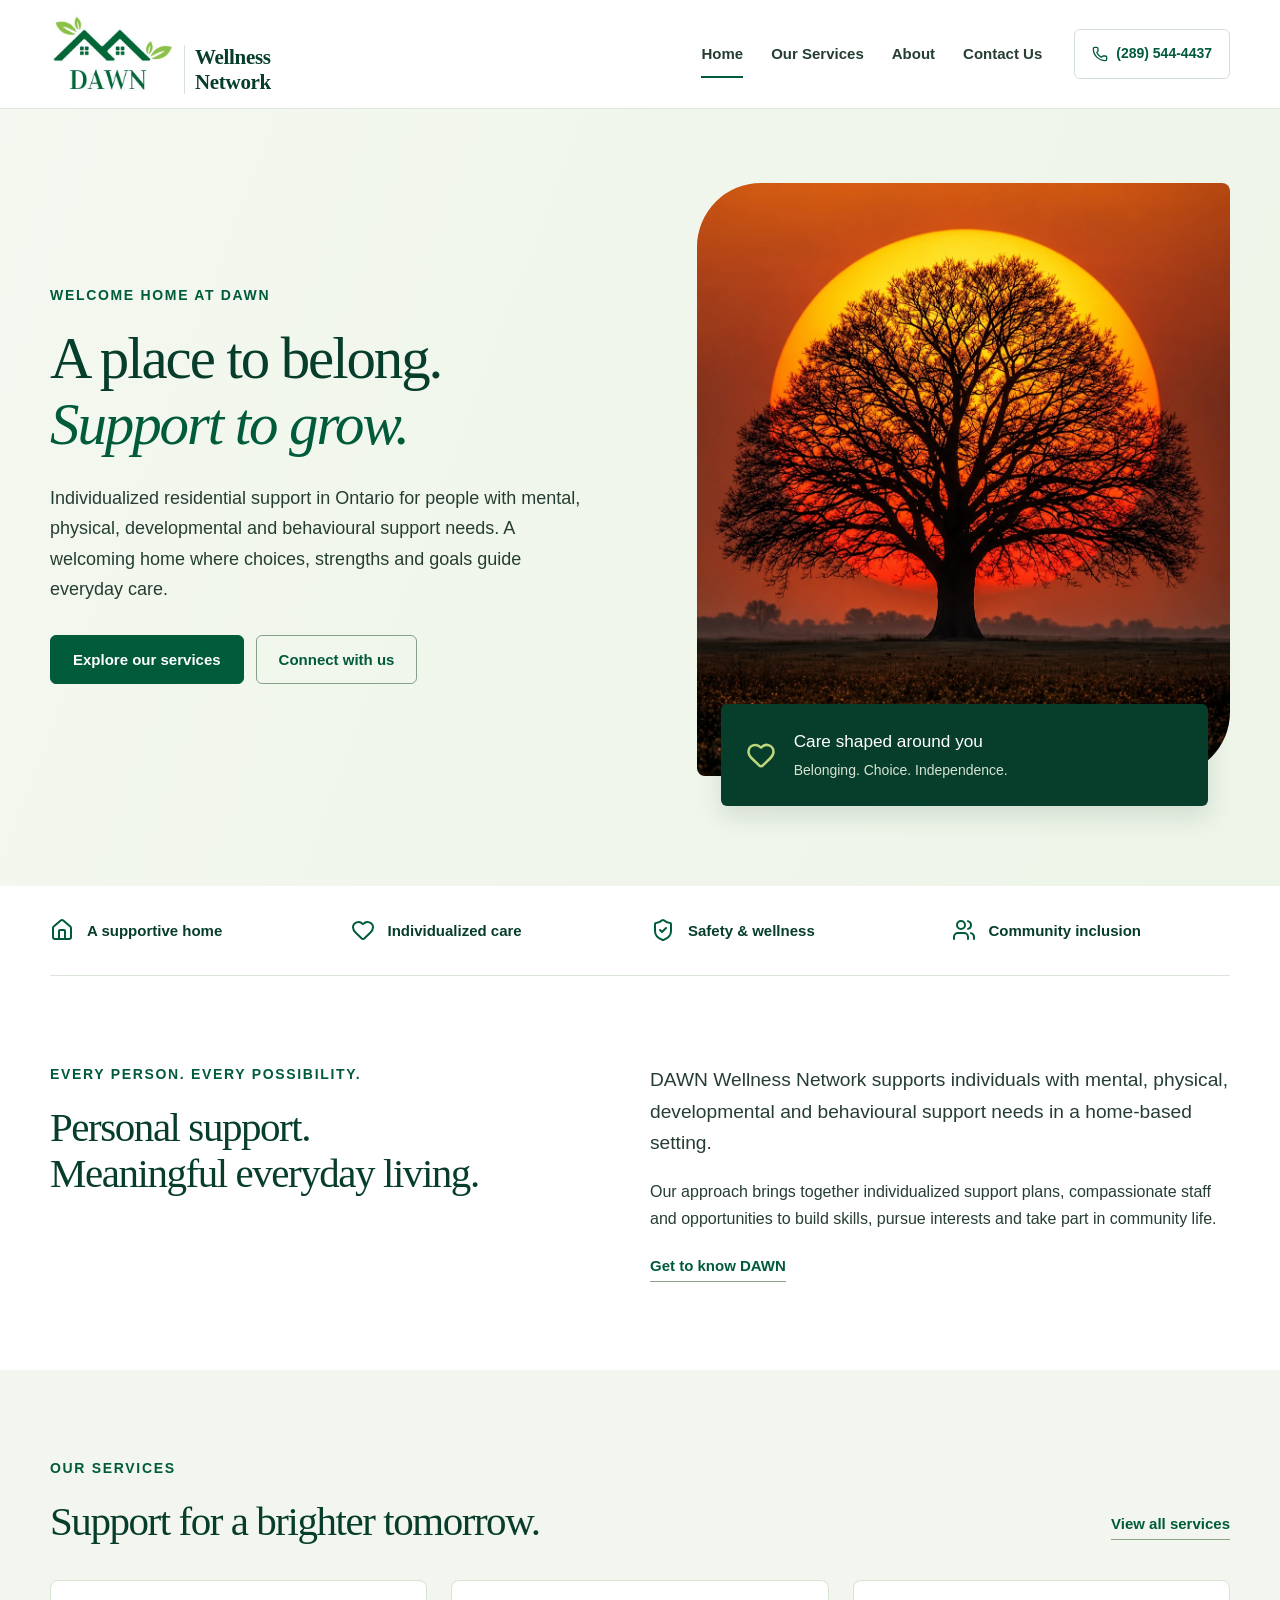
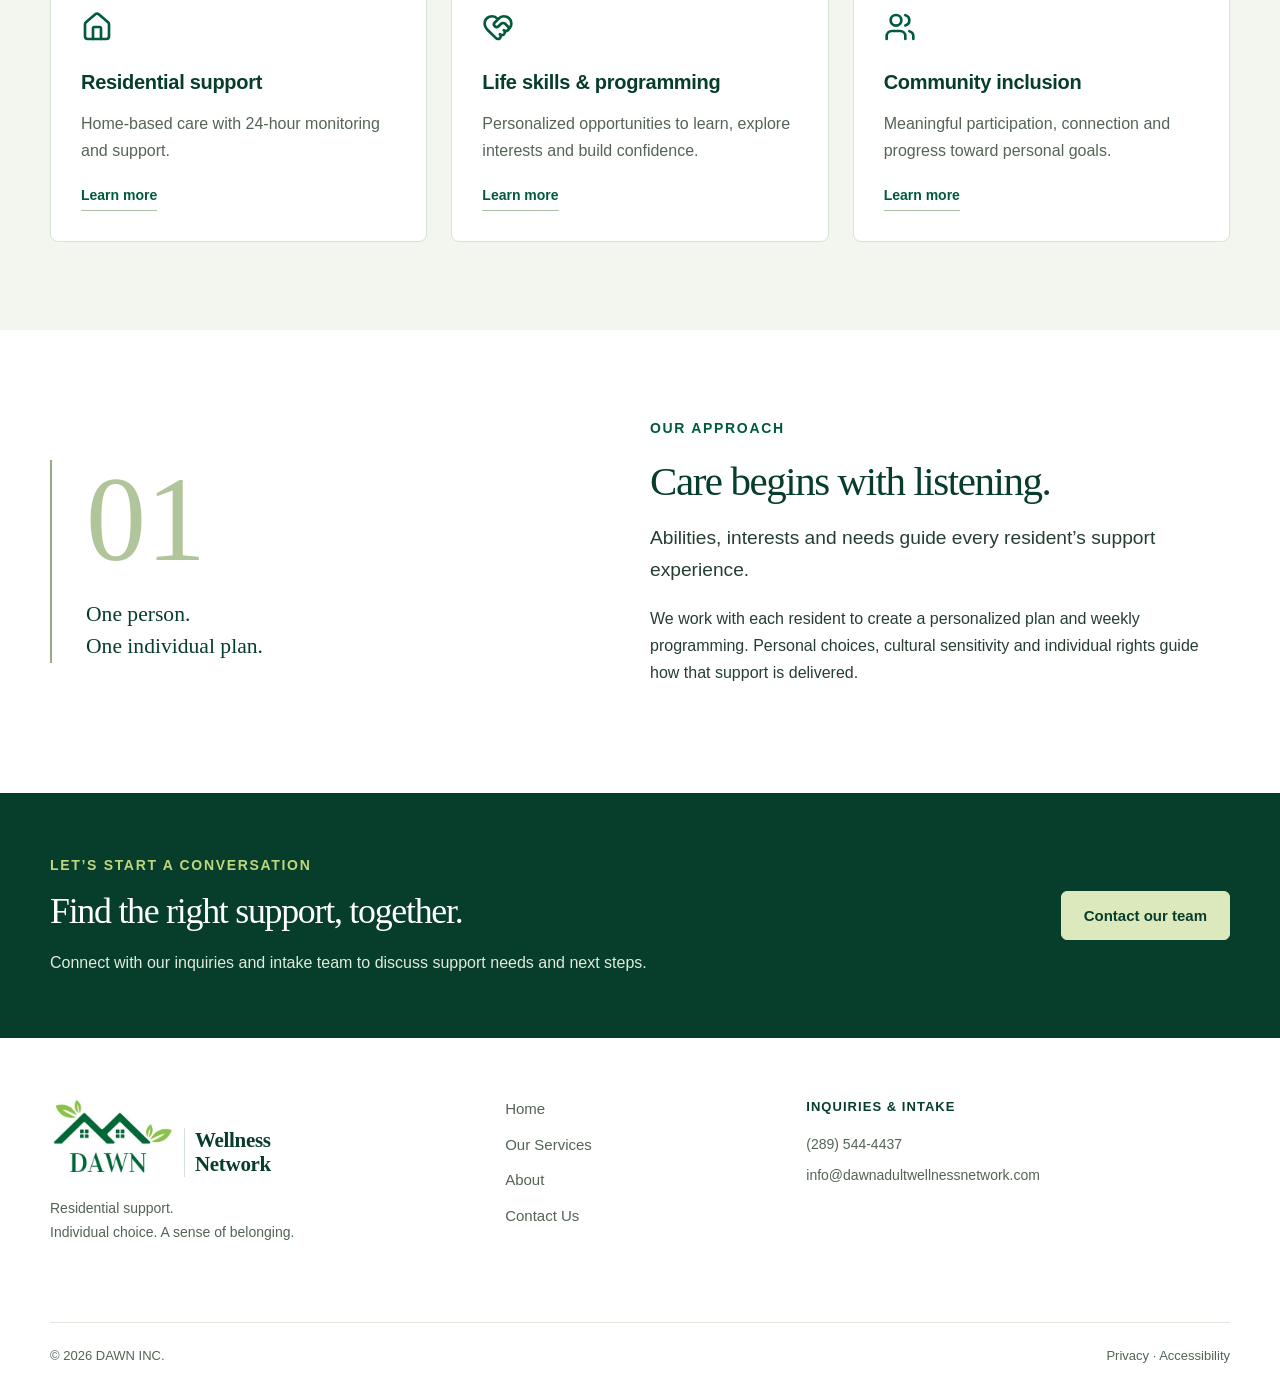
==== docs/index.html @ aa338e8a "Create standalone Dawn website for GitHub Pages" ====
<!DOCTYPE html>
<html lang="en"><head><meta charset="utf-8"/><meta content="width=device-width, initial-scale=1" name="viewport"/><link as="image" href="images/dawn-logo.jpg" rel="preload"/><link href="assets/original.css" rel="stylesheet"/><link href="assets/enhancements.css" rel="stylesheet"/><title>Home | Dawn Wellness Network</title><meta content="Discover individualized, home-based residential support, wellness programming and community inclusion at Dawn Wellness Network in Ontario." name="description"/><link href="favicon.svg" rel="shortcut icon"/><link href="favicon.svg" rel="icon"/>
</head><body><a class="skip-link" href="#main-content">Skip to content</a><header class="site-header"><div class="container header-inner"><a aria-label="Dawn Wellness Network home" class="brand" href="index.html"><span class="brand-logo"><img alt="DAWN" height="500" src="images/dawn-logo.jpg" width="500"/></span><span class="brand-name">Wellness<br/>Network</span></a><nav aria-label="Main navigation" class="desktop-nav"><a aria-current="page" href="index.html">Home</a><a href="our-services.html">Our Services</a><a href="about.html">About</a><a href="contact-us.html">Contact Us</a></nav><a class="header-phone" href="tel:+12895444437"><svg aria-hidden="true" class="lucide lucide-phone" fill="none" height="16" stroke="currentColor" stroke-linecap="round" stroke-linejoin="round" stroke-width="2" viewBox="0 0 24 24" width="16" xmlns="http://www.w3.org/2000/svg"><path d="M13.832 16.568a1 1 0 0 0 1.213-.303l.355-.465A2 2 0 0 1 17 15h3a2 2 0 0 1 2 2v3a2 2 0 0 1-2 2A18 18 0 0 1 2 4a2 2 0 0 1 2-2h3a2 2 0 0 1 2 2v3a2 2 0 0 1-.8 1.6l-.468.351a1 1 0 0 0-.292 1.233 14 14 0 0 0 6.392 6.384"></path></svg><span>(289) 544-4437</span></a><button aria-controls="mobile-navigation" aria-expanded="false" aria-label="Open navigation" class="inline-flex shrink-0 items-center justify-center gap-2 rounded-md text-sm font-medium whitespace-nowrap transition-all outline-none focus-visible:border-ring focus-visible:ring-[3px] focus-visible:ring-ring/50 disabled:pointer-events-none disabled:opacity-50 aria-invalid:border-destructive aria-invalid:ring-destructive/20 dark:aria-invalid:ring-destructive/40 [&amp;_svg]:pointer-events-none [&amp;_svg]:shrink-0 [&amp;_svg:not([class*='size-'])]:size-4 border bg-background shadow-xs hover:bg-accent hover:text-accent-foreground dark:border-input dark:bg-input/30 dark:hover:bg-input/50 h-9 px-4 py-2 has-[&gt;svg]:px-3 menu-toggle"><svg aria-hidden="true" class="lucide lucide-menu" fill="none" height="24" stroke="currentColor" stroke-linecap="round" stroke-linejoin="round" stroke-width="2" viewBox="0 0 24 24" width="24" xmlns="http://www.w3.org/2000/svg"><path d="M4 5h16"></path><path d="M4 12h16"></path><path d="M4 19h16"></path></svg></button></div><nav aria-label="Mobile navigation" class="mobile-navigation" hidden="" id="mobile-navigation"><a aria-current="page" href="index.html">Home</a><a href="our-services.html">Our Services</a><a href="about.html">About</a><a href="contact-us.html">Contact Us</a></nav></header><main id="main-content"><section class="home-hero"><div class="container hero-grid"><div class="hero-copy"><p class="eyebrow">Welcome home at DAWN</p><h1>A place to belong.<br/><em>Support to grow.</em></h1><p class="hero-description">Individualized residential support in Ontario for people with mental, physical, developmental and behavioural support needs. A welcoming home where choices, strengths and goals guide everyday care.</p><div class="button-row"><a class="button" href="our-services.html">Explore our services</a><a class="button button-outline" href="contact-us.html">Connect with us</a></div></div><div class="hero-visual"><img alt="A spreading tree silhouetted against a golden-orange sunset over a quiet field" class="community-image" fetchpriority="high" height="1405" src="images/dawn-sunset-tree.webp" width="1119"/><div class="hero-note"><svg aria-hidden="true" class="lucide lucide-heart" fill="none" height="24" stroke="currentColor" stroke-linecap="round" stroke-linejoin="round" stroke-width="2" viewBox="0 0 24 24" width="24" xmlns="http://www.w3.org/2000/svg"><path d="M2 9.5a5.5 5.5 0 0 1 9.591-3.676.56.56 0 0 0 .818 0A5.49 5.49 0 0 1 22 9.5c0 2.29-1.5 4-3 5.5l-5.492 5.313a2 2 0 0 1-3 .019L5 15c-1.5-1.5-3-3.2-3-5.5"></path></svg><div><strong>Care shaped around you</strong><span>Belonging. Choice. Independence.</span></div></div></div></div></section><div class="container principles-strip"><div><svg aria-hidden="true" class="lucide lucide-house" fill="none" height="24" stroke="currentColor" stroke-linecap="round" stroke-linejoin="round" stroke-width="2" viewBox="0 0 24 24" width="24" xmlns="http://www.w3.org/2000/svg"><path d="M15 21v-8a1 1 0 0 0-1-1h-4a1 1 0 0 0-1 1v8"></path><path d="M3 10a2 2 0 0 1 .709-1.528l7-6a2 2 0 0 1 2.582 0l7 6A2 2 0 0 1 21 10v9a2 2 0 0 1-2 2H5a2 2 0 0 1-2-2z"></path></svg><span>A supportive home</span></div><div><svg aria-hidden="true" class="lucide lucide-heart" fill="none" height="24" stroke="currentColor" stroke-linecap="round" stroke-linejoin="round" stroke-width="2" viewBox="0 0 24 24" width="24" xmlns="http://www.w3.org/2000/svg"><path d="M2 9.5a5.5 5.5 0 0 1 9.591-3.676.56.56 0 0 0 .818 0A5.49 5.49 0 0 1 22 9.5c0 2.29-1.5 4-3 5.5l-5.492 5.313a2 2 0 0 1-3 .019L5 15c-1.5-1.5-3-3.2-3-5.5"></path></svg><span>Individualized care</span></div><div><svg aria-hidden="true" class="lucide lucide-shield-check" fill="none" height="24" stroke="currentColor" stroke-linecap="round" stroke-linejoin="round" stroke-width="2" viewBox="0 0 24 24" width="24" xmlns="http://www.w3.org/2000/svg"><path d="M20 13c0 5-3.5 7.5-7.66 8.95a1 1 0 0 1-.67-.01C7.5 20.5 4 18 4 13V6a1 1 0 0 1 1-1c2 0 4.5-1.2 6.24-2.72a1.17 1.17 0 0 1 1.52 0C14.51 3.81 17 5 19 5a1 1 0 0 1 1 1z"></path><path d="m9 12 2 2 4-4"></path></svg><span>Safety &amp; wellness</span></div><div><svg aria-hidden="true" class="lucide lucide-users" fill="none" height="24" stroke="currentColor" stroke-linecap="round" stroke-linejoin="round" stroke-width="2" viewBox="0 0 24 24" width="24" xmlns="http://www.w3.org/2000/svg"><path d="M16 21v-2a4 4 0 0 0-4-4H6a4 4 0 0 0-4 4v2"></path><path d="M16 3.128a4 4 0 0 1 0 7.744"></path><path d="M22 21v-2a4 4 0 0 0-3-3.87"></path><circle cx="9" cy="7" r="4"></circle></svg><span>Community inclusion</span></div></div><section class="section container intro-grid"><div><p class="eyebrow">Every person. Every possibility.</p><h2>Personal support.<br/>Meaningful everyday living.</h2></div><div><p class="lead">DAWN Wellness Network supports individuals with mental, physical, developmental and behavioural support needs in a home-based setting.</p><p>Our approach brings together individualized support plans, compassionate staff and opportunities to build skills, pursue interests and take part in community life.</p><a class="text-link" href="about.html">Get to know DAWN</a></div></section><section class="section service-preview"><div class="container"><div class="section-heading"><div><p class="eyebrow">Our services</p><h2>Support for a brighter tomorrow.</h2></div><a class="text-link" href="our-services.html">View all services</a></div><div class="service-grid"><a class="service-card" href="our-services.html#residential-support"><svg aria-hidden="true" class="lucide lucide-house" fill="none" height="24" stroke="currentColor" stroke-linecap="round" stroke-linejoin="round" stroke-width="2" viewBox="0 0 24 24" width="24" xmlns="http://www.w3.org/2000/svg"><path d="M15 21v-8a1 1 0 0 0-1-1h-4a1 1 0 0 0-1 1v8"></path><path d="M3 10a2 2 0 0 1 .709-1.528l7-6a2 2 0 0 1 2.582 0l7 6A2 2 0 0 1 21 10v9a2 2 0 0 1-2 2H5a2 2 0 0 1-2-2z"></path></svg><h3>Residential support</h3><p>Home-based care with 24-hour monitoring and support.</p><span class="card-link">Learn more</span></a><a class="service-card" href="our-services.html#life-skills"><svg aria-hidden="true" class="lucide lucide-heart-handshake" fill="none" height="24" stroke="currentColor" stroke-linecap="round" stroke-linejoin="round" stroke-width="2" viewBox="0 0 24 24" width="24" xmlns="http://www.w3.org/2000/svg"><path d="M19.414 14.414C21 12.828 22 11.5 22 9.5a5.5 5.5 0 0 0-9.591-3.676.6.6 0 0 1-.818.001A5.5 5.5 0 0 0 2 9.5c0 2.3 1.5 4 3 5.5l5.535 5.362a2 2 0 0 0 2.879.052 2.12 2.12 0 0 0-.004-3 2.124 2.124 0 1 0 3-3 2.124 2.124 0 0 0 3.004 0 2 2 0 0 0 0-2.828l-1.881-1.882a2.41 2.41 0 0 0-3.409 0l-1.71 1.71a2 2 0 0 1-2.828 0 2 2 0 0 1 0-2.828l2.823-2.762"></path></svg><h3>Life skills &amp; programming</h3><p>Personalized opportunities to learn, explore interests and build confidence.</p><span class="card-link">Learn more</span></a><a class="service-card" href="our-services.html#community-inclusion"><svg aria-hidden="true" class="lucide lucide-users" fill="none" height="24" stroke="currentColor" stroke-linecap="round" stroke-linejoin="round" stroke-width="2" viewBox="0 0 24 24" width="24" xmlns="http://www.w3.org/2000/svg"><path d="M16 21v-2a4 4 0 0 0-4-4H6a4 4 0 0 0-4 4v2"></path><path d="M16 3.128a4 4 0 0 1 0 7.744"></path><path d="M22 21v-2a4 4 0 0 0-3-3.87"></path><circle cx="9" cy="7" r="4"></circle></svg><h3>Community inclusion</h3><p>Meaningful participation, connection and progress toward personal goals.</p><span class="card-link">Learn more</span></a></div></div></section><section class="section container approach-grid"><div class="approach-number">01<span>One person.<br/>One individual plan.</span></div><div><p class="eyebrow">Our approach</p><h2>Care begins with listening.</h2><p class="lead">Abilities, interests and needs guide every resident’s support experience.</p><p>We work with each resident to create a personalized plan and weekly programming. Personal choices, cultural sensitivity and individual rights guide how that support is delivered.</p></div></section><section class="cta-section"><div class="container cta-inner"><div><p class="eyebrow">Let’s start a conversation</p><h2>Find the right support, together.</h2><p>Connect with our inquiries and intake team to discuss support needs and next steps.</p></div><a class="button button-light" href="contact-us.html">Contact our team</a></div></section></main><footer class="site-footer"><div class="container footer-main"><div class="footer-brand"><a aria-label="Dawn Wellness Network home" class="brand" href="index.html"><span class="brand-logo"><img alt="DAWN" height="500" src="images/dawn-logo.jpg" width="500"/></span><span class="brand-name">Wellness<br/>Network</span></a><p>Residential support.<br/>Individual choice. A sense of belonging.</p></div><nav aria-label="Footer navigation"><a href="index.html">Home</a><a href="our-services.html">Our Services</a><a href="about.html">About</a><a href="contact-us.html">Contact Us</a></nav><div class="footer-contact"><span>Inquiries &amp; intake</span><a href="tel:+12895444437">(289) 544-4437</a><a href="mailto:info@dawnadultwellnessnetwork.com">info@dawnadultwellnessnetwork.com</a></div></div><div class="container footer-bottom"><span>© <!-- -->2026<!-- --> DAWN INC.</span><span><a href="privacy.html">Privacy</a> · <a href="accessibility.html">Accessibility</a></span></div></footer><script defer="" src="assets/site.js"></script></body></html>
---- docs/assets/enhancements.css ----
[hidden] { display: none !important; }
html { scroll-padding-top: 7rem; }
:focus-visible { outline: 3px solid #9a421e !important; outline-offset: 4px; }
.mobile-navigation { padding: 1rem 5%; border-top: 1px solid #ddd; background: #fff; }
.mobile-navigation a { display: block; padding: .8rem; color: #243c2d; }
.contact-options { padding: 2rem; border: 1px solid #dedbd4; border-radius: 1rem; background: #fff; }
.contact-options h3 { margin-top: 2rem; }
.contact-options ol { list-style: decimal; padding-left: 1.5rem; }
.contact-options li { padding: .4rem 0; }
.contact-note { margin-top: 1.25rem; font-size: .95rem; }
.map-placeholder { display: flex; flex-direction: column; justify-content: center; padding: 2rem; background: #f0eee7; border-radius: 1rem; }
.policy-page { max-width: 850px; min-height: 55vh; }
.policy-page p { margin-top: 1.4rem; }
.footer-contact a { overflow-wrap: anywhere; }
@media (min-width: 901px) { .mobile-navigation { display: none; } }
@media (max-width: 600px) { .contact-options { padding: 1.25rem; } .button-row { flex-wrap: wrap; } }
@media (prefers-reduced-motion: reduce) { *, *::before, *::after { scroll-behavior: auto !important; transition: none !important; animation: none !important; } }
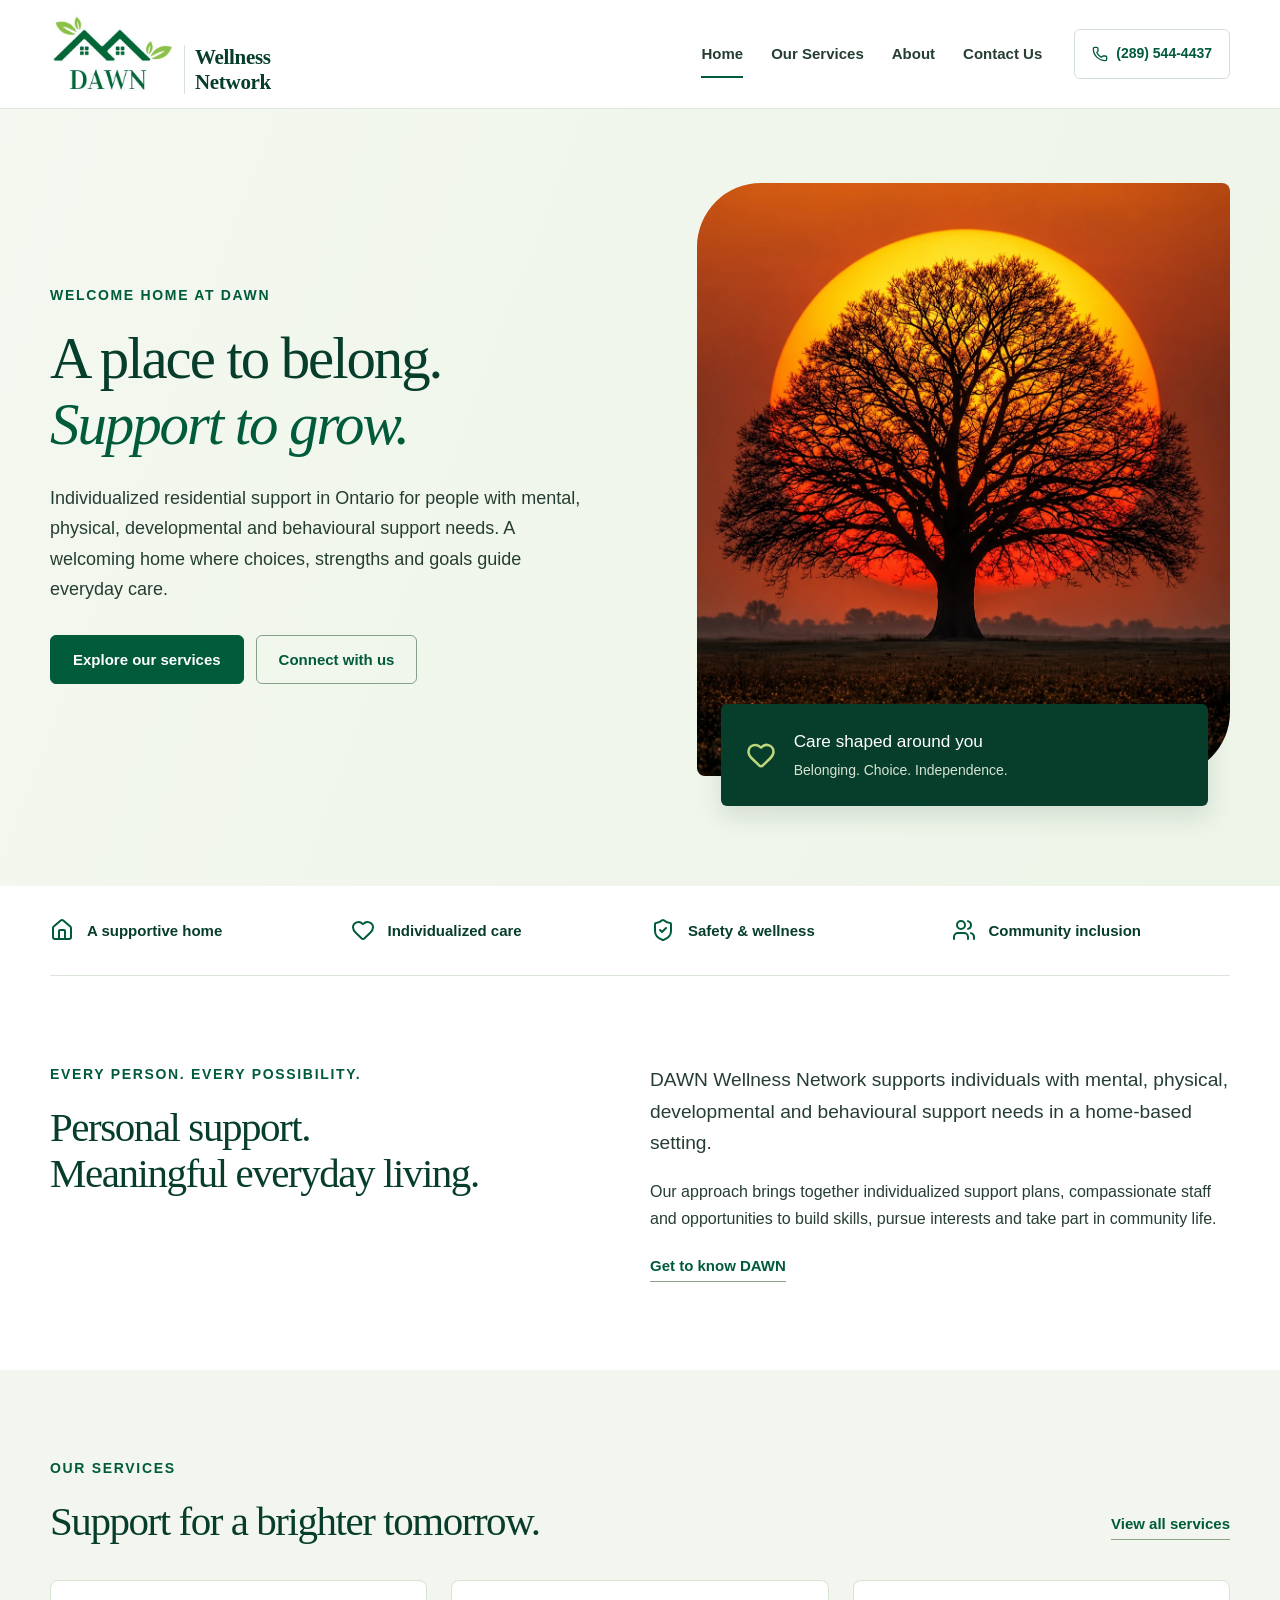
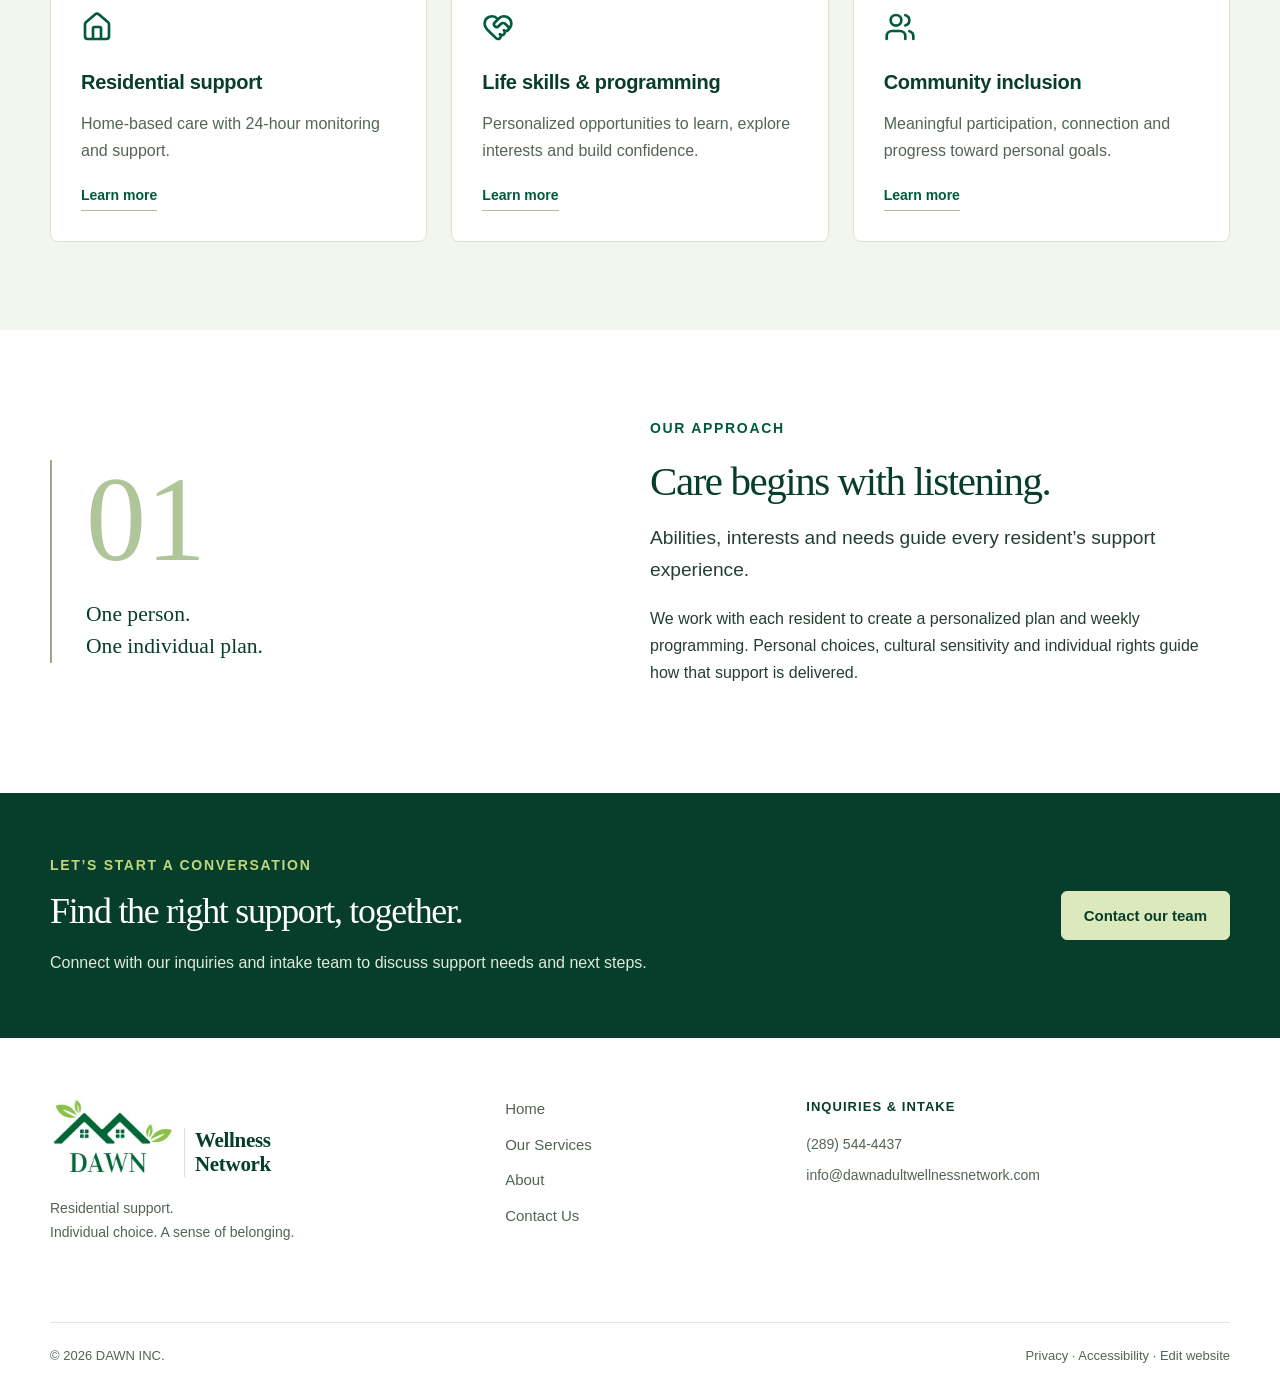
==== commit 0b12e201: "Add visual website editor with local drafts and HTML exports" ====
--- a/docs/index.html
+++ b/docs/index.html
@@ -1,3 +1,3 @@
 <!DOCTYPE html>
 <html lang="en"><head><meta charset="utf-8"/><meta content="width=device-width, initial-scale=1" name="viewport"/><link as="image" href="images/dawn-logo.jpg" rel="preload"/><link href="assets/original.css" rel="stylesheet"/><link href="assets/enhancements.css" rel="stylesheet"/><title>Home | Dawn Wellness Network</title><meta content="Discover individualized, home-based residential support, wellness programming and community inclusion at Dawn Wellness Network in Ontario." name="description"/><link href="favicon.svg" rel="shortcut icon"/><link href="favicon.svg" rel="icon"/>
-</head><body><a class="skip-link" href="#main-content">Skip to content</a><header class="site-header"><div class="container header-inner"><a aria-label="Dawn Wellness Network home" class="brand" href="index.html"><span class="brand-logo"><img alt="DAWN" height="500" src="images/dawn-logo.jpg" width="500"/></span><span class="brand-name">Wellness<br/>Network</span></a><nav aria-label="Main navigation" class="desktop-nav"><a aria-current="page" href="index.html">Home</a><a href="our-services.html">Our Services</a><a href="about.html">About</a><a href="contact-us.html">Contact Us</a></nav><a class="header-phone" href="tel:+12895444437"><svg aria-hidden="true" class="lucide lucide-phone" fill="none" height="16" stroke="currentColor" stroke-linecap="round" stroke-linejoin="round" stroke-width="2" viewBox="0 0 24 24" width="16" xmlns="http://www.w3.org/2000/svg"><path d="M13.832 16.568a1 1 0 0 0 1.213-.303l.355-.465A2 2 0 0 1 17 15h3a2 2 0 0 1 2 2v3a2 2 0 0 1-2 2A18 18 0 0 1 2 4a2 2 0 0 1 2-2h3a2 2 0 0 1 2 2v3a2 2 0 0 1-.8 1.6l-.468.351a1 1 0 0 0-.292 1.233 14 14 0 0 0 6.392 6.384"></path></svg><span>(289) 544-4437</span></a><button aria-controls="mobile-navigation" aria-expanded="false" aria-label="Open navigation" class="inline-flex shrink-0 items-center justify-center gap-2 rounded-md text-sm font-medium whitespace-nowrap transition-all outline-none focus-visible:border-ring focus-visible:ring-[3px] focus-visible:ring-ring/50 disabled:pointer-events-none disabled:opacity-50 aria-invalid:border-destructive aria-invalid:ring-destructive/20 dark:aria-invalid:ring-destructive/40 [&amp;_svg]:pointer-events-none [&amp;_svg]:shrink-0 [&amp;_svg:not([class*='size-'])]:size-4 border bg-background shadow-xs hover:bg-accent hover:text-accent-foreground dark:border-input dark:bg-input/30 dark:hover:bg-input/50 h-9 px-4 py-2 has-[&gt;svg]:px-3 menu-toggle"><svg aria-hidden="true" class="lucide lucide-menu" fill="none" height="24" stroke="currentColor" stroke-linecap="round" stroke-linejoin="round" stroke-width="2" viewBox="0 0 24 24" width="24" xmlns="http://www.w3.org/2000/svg"><path d="M4 5h16"></path><path d="M4 12h16"></path><path d="M4 19h16"></path></svg></button></div><nav aria-label="Mobile navigation" class="mobile-navigation" hidden="" id="mobile-navigation"><a aria-current="page" href="index.html">Home</a><a href="our-services.html">Our Services</a><a href="about.html">About</a><a href="contact-us.html">Contact Us</a></nav></header><main id="main-content"><section class="home-hero"><div class="container hero-grid"><div class="hero-copy"><p class="eyebrow">Welcome home at DAWN</p><h1>A place to belong.<br/><em>Support to grow.</em></h1><p class="hero-description">Individualized residential support in Ontario for people with mental, physical, developmental and behavioural support needs. A welcoming home where choices, strengths and goals guide everyday care.</p><div class="button-row"><a class="button" href="our-services.html">Explore our services</a><a class="button button-outline" href="contact-us.html">Connect with us</a></div></div><div class="hero-visual"><img alt="A spreading tree silhouetted against a golden-orange sunset over a quiet field" class="community-image" fetchpriority="high" height="1405" src="images/dawn-sunset-tree.webp" width="1119"/><div class="hero-note"><svg aria-hidden="true" class="lucide lucide-heart" fill="none" height="24" stroke="currentColor" stroke-linecap="round" stroke-linejoin="round" stroke-width="2" viewBox="0 0 24 24" width="24" xmlns="http://www.w3.org/2000/svg"><path d="M2 9.5a5.5 5.5 0 0 1 9.591-3.676.56.56 0 0 0 .818 0A5.49 5.49 0 0 1 22 9.5c0 2.29-1.5 4-3 5.5l-5.492 5.313a2 2 0 0 1-3 .019L5 15c-1.5-1.5-3-3.2-3-5.5"></path></svg><div><strong>Care shaped around you</strong><span>Belonging. Choice. Independence.</span></div></div></div></div></section><div class="container principles-strip"><div><svg aria-hidden="true" class="lucide lucide-house" fill="none" height="24" stroke="currentColor" stroke-linecap="round" stroke-linejoin="round" stroke-width="2" viewBox="0 0 24 24" width="24" xmlns="http://www.w3.org/2000/svg"><path d="M15 21v-8a1 1 0 0 0-1-1h-4a1 1 0 0 0-1 1v8"></path><path d="M3 10a2 2 0 0 1 .709-1.528l7-6a2 2 0 0 1 2.582 0l7 6A2 2 0 0 1 21 10v9a2 2 0 0 1-2 2H5a2 2 0 0 1-2-2z"></path></svg><span>A supportive home</span></div><div><svg aria-hidden="true" class="lucide lucide-heart" fill="none" height="24" stroke="currentColor" stroke-linecap="round" stroke-linejoin="round" stroke-width="2" viewBox="0 0 24 24" width="24" xmlns="http://www.w3.org/2000/svg"><path d="M2 9.5a5.5 5.5 0 0 1 9.591-3.676.56.56 0 0 0 .818 0A5.49 5.49 0 0 1 22 9.5c0 2.29-1.5 4-3 5.5l-5.492 5.313a2 2 0 0 1-3 .019L5 15c-1.5-1.5-3-3.2-3-5.5"></path></svg><span>Individualized care</span></div><div><svg aria-hidden="true" class="lucide lucide-shield-check" fill="none" height="24" stroke="currentColor" stroke-linecap="round" stroke-linejoin="round" stroke-width="2" viewBox="0 0 24 24" width="24" xmlns="http://www.w3.org/2000/svg"><path d="M20 13c0 5-3.5 7.5-7.66 8.95a1 1 0 0 1-.67-.01C7.5 20.5 4 18 4 13V6a1 1 0 0 1 1-1c2 0 4.5-1.2 6.24-2.72a1.17 1.17 0 0 1 1.52 0C14.51 3.81 17 5 19 5a1 1 0 0 1 1 1z"></path><path d="m9 12 2 2 4-4"></path></svg><span>Safety &amp; wellness</span></div><div><svg aria-hidden="true" class="lucide lucide-users" fill="none" height="24" stroke="currentColor" stroke-linecap="round" stroke-linejoin="round" stroke-width="2" viewBox="0 0 24 24" width="24" xmlns="http://www.w3.org/2000/svg"><path d="M16 21v-2a4 4 0 0 0-4-4H6a4 4 0 0 0-4 4v2"></path><path d="M16 3.128a4 4 0 0 1 0 7.744"></path><path d="M22 21v-2a4 4 0 0 0-3-3.87"></path><circle cx="9" cy="7" r="4"></circle></svg><span>Community inclusion</span></div></div><section class="section container intro-grid"><div><p class="eyebrow">Every person. Every possibility.</p><h2>Personal support.<br/>Meaningful everyday living.</h2></div><div><p class="lead">DAWN Wellness Network supports individuals with mental, physical, developmental and behavioural support needs in a home-based setting.</p><p>Our approach brings together individualized support plans, compassionate staff and opportunities to build skills, pursue interests and take part in community life.</p><a class="text-link" href="about.html">Get to know DAWN</a></div></section><section class="section service-preview"><div class="container"><div class="section-heading"><div><p class="eyebrow">Our services</p><h2>Support for a brighter tomorrow.</h2></div><a class="text-link" href="our-services.html">View all services</a></div><div class="service-grid"><a class="service-card" href="our-services.html#residential-support"><svg aria-hidden="true" class="lucide lucide-house" fill="none" height="24" stroke="currentColor" stroke-linecap="round" stroke-linejoin="round" stroke-width="2" viewBox="0 0 24 24" width="24" xmlns="http://www.w3.org/2000/svg"><path d="M15 21v-8a1 1 0 0 0-1-1h-4a1 1 0 0 0-1 1v8"></path><path d="M3 10a2 2 0 0 1 .709-1.528l7-6a2 2 0 0 1 2.582 0l7 6A2 2 0 0 1 21 10v9a2 2 0 0 1-2 2H5a2 2 0 0 1-2-2z"></path></svg><h3>Residential support</h3><p>Home-based care with 24-hour monitoring and support.</p><span class="card-link">Learn more</span></a><a class="service-card" href="our-services.html#life-skills"><svg aria-hidden="true" class="lucide lucide-heart-handshake" fill="none" height="24" stroke="currentColor" stroke-linecap="round" stroke-linejoin="round" stroke-width="2" viewBox="0 0 24 24" width="24" xmlns="http://www.w3.org/2000/svg"><path d="M19.414 14.414C21 12.828 22 11.5 22 9.5a5.5 5.5 0 0 0-9.591-3.676.6.6 0 0 1-.818.001A5.5 5.5 0 0 0 2 9.5c0 2.3 1.5 4 3 5.5l5.535 5.362a2 2 0 0 0 2.879.052 2.12 2.12 0 0 0-.004-3 2.124 2.124 0 1 0 3-3 2.124 2.124 0 0 0 3.004 0 2 2 0 0 0 0-2.828l-1.881-1.882a2.41 2.41 0 0 0-3.409 0l-1.71 1.71a2 2 0 0 1-2.828 0 2 2 0 0 1 0-2.828l2.823-2.762"></path></svg><h3>Life skills &amp; programming</h3><p>Personalized opportunities to learn, explore interests and build confidence.</p><span class="card-link">Learn more</span></a><a class="service-card" href="our-services.html#community-inclusion"><svg aria-hidden="true" class="lucide lucide-users" fill="none" height="24" stroke="currentColor" stroke-linecap="round" stroke-linejoin="round" stroke-width="2" viewBox="0 0 24 24" width="24" xmlns="http://www.w3.org/2000/svg"><path d="M16 21v-2a4 4 0 0 0-4-4H6a4 4 0 0 0-4 4v2"></path><path d="M16 3.128a4 4 0 0 1 0 7.744"></path><path d="M22 21v-2a4 4 0 0 0-3-3.87"></path><circle cx="9" cy="7" r="4"></circle></svg><h3>Community inclusion</h3><p>Meaningful participation, connection and progress toward personal goals.</p><span class="card-link">Learn more</span></a></div></div></section><section class="section container approach-grid"><div class="approach-number">01<span>One person.<br/>One individual plan.</span></div><div><p class="eyebrow">Our approach</p><h2>Care begins with listening.</h2><p class="lead">Abilities, interests and needs guide every resident’s support experience.</p><p>We work with each resident to create a personalized plan and weekly programming. Personal choices, cultural sensitivity and individual rights guide how that support is delivered.</p></div></section><section class="cta-section"><div class="container cta-inner"><div><p class="eyebrow">Let’s start a conversation</p><h2>Find the right support, together.</h2><p>Connect with our inquiries and intake team to discuss support needs and next steps.</p></div><a class="button button-light" href="contact-us.html">Contact our team</a></div></section></main><footer class="site-footer"><div class="container footer-main"><div class="footer-brand"><a aria-label="Dawn Wellness Network home" class="brand" href="index.html"><span class="brand-logo"><img alt="DAWN" height="500" src="images/dawn-logo.jpg" width="500"/></span><span class="brand-name">Wellness<br/>Network</span></a><p>Residential support.<br/>Individual choice. A sense of belonging.</p></div><nav aria-label="Footer navigation"><a href="index.html">Home</a><a href="our-services.html">Our Services</a><a href="about.html">About</a><a href="contact-us.html">Contact Us</a></nav><div class="footer-contact"><span>Inquiries &amp; intake</span><a href="tel:+12895444437">(289) 544-4437</a><a href="mailto:info@dawnadultwellnessnetwork.com">info@dawnadultwellnessnetwork.com</a></div></div><div class="container footer-bottom"><span>© <!-- -->2026<!-- --> DAWN INC.</span><span><a href="privacy.html">Privacy</a> · <a href="accessibility.html">Accessibility</a></span></div></footer><script defer="" src="assets/site.js"></script></body></html>+</head><body><a class="skip-link" href="#main-content">Skip to content</a><header class="site-header"><div class="container header-inner"><a aria-label="Dawn Wellness Network home" class="brand" href="index.html"><span class="brand-logo"><img alt="DAWN" height="500" src="images/dawn-logo.jpg" width="500"/></span><span class="brand-name">Wellness<br/>Network</span></a><nav aria-label="Main navigation" class="desktop-nav"><a aria-current="page" href="index.html">Home</a><a href="our-services.html">Our Services</a><a href="about.html">About</a><a href="contact-us.html">Contact Us</a></nav><a class="header-phone" href="tel:+12895444437"><svg aria-hidden="true" class="lucide lucide-phone" fill="none" height="16" stroke="currentColor" stroke-linecap="round" stroke-linejoin="round" stroke-width="2" viewBox="0 0 24 24" width="16" xmlns="http://www.w3.org/2000/svg"><path d="M13.832 16.568a1 1 0 0 0 1.213-.303l.355-.465A2 2 0 0 1 17 15h3a2 2 0 0 1 2 2v3a2 2 0 0 1-2 2A18 18 0 0 1 2 4a2 2 0 0 1 2-2h3a2 2 0 0 1 2 2v3a2 2 0 0 1-.8 1.6l-.468.351a1 1 0 0 0-.292 1.233 14 14 0 0 0 6.392 6.384"></path></svg><span>(289) 544-4437</span></a><button aria-controls="mobile-navigation" aria-expanded="false" aria-label="Open navigation" class="inline-flex shrink-0 items-center justify-center gap-2 rounded-md text-sm font-medium whitespace-nowrap transition-all outline-none focus-visible:border-ring focus-visible:ring-[3px] focus-visible:ring-ring/50 disabled:pointer-events-none disabled:opacity-50 aria-invalid:border-destructive aria-invalid:ring-destructive/20 dark:aria-invalid:ring-destructive/40 [&amp;_svg]:pointer-events-none [&amp;_svg]:shrink-0 [&amp;_svg:not([class*='size-'])]:size-4 border bg-background shadow-xs hover:bg-accent hover:text-accent-foreground dark:border-input dark:bg-input/30 dark:hover:bg-input/50 h-9 px-4 py-2 has-[&gt;svg]:px-3 menu-toggle"><svg aria-hidden="true" class="lucide lucide-menu" fill="none" height="24" stroke="currentColor" stroke-linecap="round" stroke-linejoin="round" stroke-width="2" viewBox="0 0 24 24" width="24" xmlns="http://www.w3.org/2000/svg"><path d="M4 5h16"></path><path d="M4 12h16"></path><path d="M4 19h16"></path></svg></button></div><nav aria-label="Mobile navigation" class="mobile-navigation" hidden="" id="mobile-navigation"><a aria-current="page" href="index.html">Home</a><a href="our-services.html">Our Services</a><a href="about.html">About</a><a href="contact-us.html">Contact Us</a></nav></header><main id="main-content"><section class="home-hero"><div class="container hero-grid"><div class="hero-copy"><p class="eyebrow">Welcome home at DAWN</p><h1>A place to belong.<br/><em>Support to grow.</em></h1><p class="hero-description">Individualized residential support in Ontario for people with mental, physical, developmental and behavioural support needs. A welcoming home where choices, strengths and goals guide everyday care.</p><div class="button-row"><a class="button" href="our-services.html">Explore our services</a><a class="button button-outline" href="contact-us.html">Connect with us</a></div></div><div class="hero-visual"><img alt="A spreading tree silhouetted against a golden-orange sunset over a quiet field" class="community-image" fetchpriority="high" height="1405" src="images/dawn-sunset-tree.webp" width="1119"/><div class="hero-note"><svg aria-hidden="true" class="lucide lucide-heart" fill="none" height="24" stroke="currentColor" stroke-linecap="round" stroke-linejoin="round" stroke-width="2" viewBox="0 0 24 24" width="24" xmlns="http://www.w3.org/2000/svg"><path d="M2 9.5a5.5 5.5 0 0 1 9.591-3.676.56.56 0 0 0 .818 0A5.49 5.49 0 0 1 22 9.5c0 2.29-1.5 4-3 5.5l-5.492 5.313a2 2 0 0 1-3 .019L5 15c-1.5-1.5-3-3.2-3-5.5"></path></svg><div><strong>Care shaped around you</strong><span>Belonging. Choice. Independence.</span></div></div></div></div></section><div class="container principles-strip"><div><svg aria-hidden="true" class="lucide lucide-house" fill="none" height="24" stroke="currentColor" stroke-linecap="round" stroke-linejoin="round" stroke-width="2" viewBox="0 0 24 24" width="24" xmlns="http://www.w3.org/2000/svg"><path d="M15 21v-8a1 1 0 0 0-1-1h-4a1 1 0 0 0-1 1v8"></path><path d="M3 10a2 2 0 0 1 .709-1.528l7-6a2 2 0 0 1 2.582 0l7 6A2 2 0 0 1 21 10v9a2 2 0 0 1-2 2H5a2 2 0 0 1-2-2z"></path></svg><span>A supportive home</span></div><div><svg aria-hidden="true" class="lucide lucide-heart" fill="none" height="24" stroke="currentColor" stroke-linecap="round" stroke-linejoin="round" stroke-width="2" viewBox="0 0 24 24" width="24" xmlns="http://www.w3.org/2000/svg"><path d="M2 9.5a5.5 5.5 0 0 1 9.591-3.676.56.56 0 0 0 .818 0A5.49 5.49 0 0 1 22 9.5c0 2.29-1.5 4-3 5.5l-5.492 5.313a2 2 0 0 1-3 .019L5 15c-1.5-1.5-3-3.2-3-5.5"></path></svg><span>Individualized care</span></div><div><svg aria-hidden="true" class="lucide lucide-shield-check" fill="none" height="24" stroke="currentColor" stroke-linecap="round" stroke-linejoin="round" stroke-width="2" viewBox="0 0 24 24" width="24" xmlns="http://www.w3.org/2000/svg"><path d="M20 13c0 5-3.5 7.5-7.66 8.95a1 1 0 0 1-.67-.01C7.5 20.5 4 18 4 13V6a1 1 0 0 1 1-1c2 0 4.5-1.2 6.24-2.72a1.17 1.17 0 0 1 1.52 0C14.51 3.81 17 5 19 5a1 1 0 0 1 1 1z"></path><path d="m9 12 2 2 4-4"></path></svg><span>Safety &amp; wellness</span></div><div><svg aria-hidden="true" class="lucide lucide-users" fill="none" height="24" stroke="currentColor" stroke-linecap="round" stroke-linejoin="round" stroke-width="2" viewBox="0 0 24 24" width="24" xmlns="http://www.w3.org/2000/svg"><path d="M16 21v-2a4 4 0 0 0-4-4H6a4 4 0 0 0-4 4v2"></path><path d="M16 3.128a4 4 0 0 1 0 7.744"></path><path d="M22 21v-2a4 4 0 0 0-3-3.87"></path><circle cx="9" cy="7" r="4"></circle></svg><span>Community inclusion</span></div></div><section class="section container intro-grid"><div><p class="eyebrow">Every person. Every possibility.</p><h2>Personal support.<br/>Meaningful everyday living.</h2></div><div><p class="lead">DAWN Wellness Network supports individuals with mental, physical, developmental and behavioural support needs in a home-based setting.</p><p>Our approach brings together individualized support plans, compassionate staff and opportunities to build skills, pursue interests and take part in community life.</p><a class="text-link" href="about.html">Get to know DAWN</a></div></section><section class="section service-preview"><div class="container"><div class="section-heading"><div><p class="eyebrow">Our services</p><h2>Support for a brighter tomorrow.</h2></div><a class="text-link" href="our-services.html">View all services</a></div><div class="service-grid"><a class="service-card" href="our-services.html#residential-support"><svg aria-hidden="true" class="lucide lucide-house" fill="none" height="24" stroke="currentColor" stroke-linecap="round" stroke-linejoin="round" stroke-width="2" viewBox="0 0 24 24" width="24" xmlns="http://www.w3.org/2000/svg"><path d="M15 21v-8a1 1 0 0 0-1-1h-4a1 1 0 0 0-1 1v8"></path><path d="M3 10a2 2 0 0 1 .709-1.528l7-6a2 2 0 0 1 2.582 0l7 6A2 2 0 0 1 21 10v9a2 2 0 0 1-2 2H5a2 2 0 0 1-2-2z"></path></svg><h3>Residential support</h3><p>Home-based care with 24-hour monitoring and support.</p><span class="card-link">Learn more</span></a><a class="service-card" href="our-services.html#life-skills"><svg aria-hidden="true" class="lucide lucide-heart-handshake" fill="none" height="24" stroke="currentColor" stroke-linecap="round" stroke-linejoin="round" stroke-width="2" viewBox="0 0 24 24" width="24" xmlns="http://www.w3.org/2000/svg"><path d="M19.414 14.414C21 12.828 22 11.5 22 9.5a5.5 5.5 0 0 0-9.591-3.676.6.6 0 0 1-.818.001A5.5 5.5 0 0 0 2 9.5c0 2.3 1.5 4 3 5.5l5.535 5.362a2 2 0 0 0 2.879.052 2.12 2.12 0 0 0-.004-3 2.124 2.124 0 1 0 3-3 2.124 2.124 0 0 0 3.004 0 2 2 0 0 0 0-2.828l-1.881-1.882a2.41 2.41 0 0 0-3.409 0l-1.71 1.71a2 2 0 0 1-2.828 0 2 2 0 0 1 0-2.828l2.823-2.762"></path></svg><h3>Life skills &amp; programming</h3><p>Personalized opportunities to learn, explore interests and build confidence.</p><span class="card-link">Learn more</span></a><a class="service-card" href="our-services.html#community-inclusion"><svg aria-hidden="true" class="lucide lucide-users" fill="none" height="24" stroke="currentColor" stroke-linecap="round" stroke-linejoin="round" stroke-width="2" viewBox="0 0 24 24" width="24" xmlns="http://www.w3.org/2000/svg"><path d="M16 21v-2a4 4 0 0 0-4-4H6a4 4 0 0 0-4 4v2"></path><path d="M16 3.128a4 4 0 0 1 0 7.744"></path><path d="M22 21v-2a4 4 0 0 0-3-3.87"></path><circle cx="9" cy="7" r="4"></circle></svg><h3>Community inclusion</h3><p>Meaningful participation, connection and progress toward personal goals.</p><span class="card-link">Learn more</span></a></div></div></section><section class="section container approach-grid"><div class="approach-number">01<span>One person.<br/>One individual plan.</span></div><div><p class="eyebrow">Our approach</p><h2>Care begins with listening.</h2><p class="lead">Abilities, interests and needs guide every resident’s support experience.</p><p>We work with each resident to create a personalized plan and weekly programming. Personal choices, cultural sensitivity and individual rights guide how that support is delivered.</p></div></section><section class="cta-section"><div class="container cta-inner"><div><p class="eyebrow">Let’s start a conversation</p><h2>Find the right support, together.</h2><p>Connect with our inquiries and intake team to discuss support needs and next steps.</p></div><a class="button button-light" href="contact-us.html">Contact our team</a></div></section></main><footer class="site-footer"><div class="container footer-main"><div class="footer-brand"><a aria-label="Dawn Wellness Network home" class="brand" href="index.html"><span class="brand-logo"><img alt="DAWN" height="500" src="images/dawn-logo.jpg" width="500"/></span><span class="brand-name">Wellness<br/>Network</span></a><p>Residential support.<br/>Individual choice. A sense of belonging.</p></div><nav aria-label="Footer navigation"><a href="index.html">Home</a><a href="our-services.html">Our Services</a><a href="about.html">About</a><a href="contact-us.html">Contact Us</a></nav><div class="footer-contact"><span>Inquiries &amp; intake</span><a href="tel:+12895444437">(289) 544-4437</a><a href="mailto:info@dawnadultwellnessnetwork.com">info@dawnadultwellnessnetwork.com</a></div></div><div class="container footer-bottom"><span>© <!-- -->2026<!-- --> DAWN INC.</span><span><a href="privacy.html">Privacy</a> · <a href="accessibility.html">Accessibility</a> · <a href="editor/">Edit website</a></span></div></footer><script defer="" src="assets/site.js"></script></body></html>
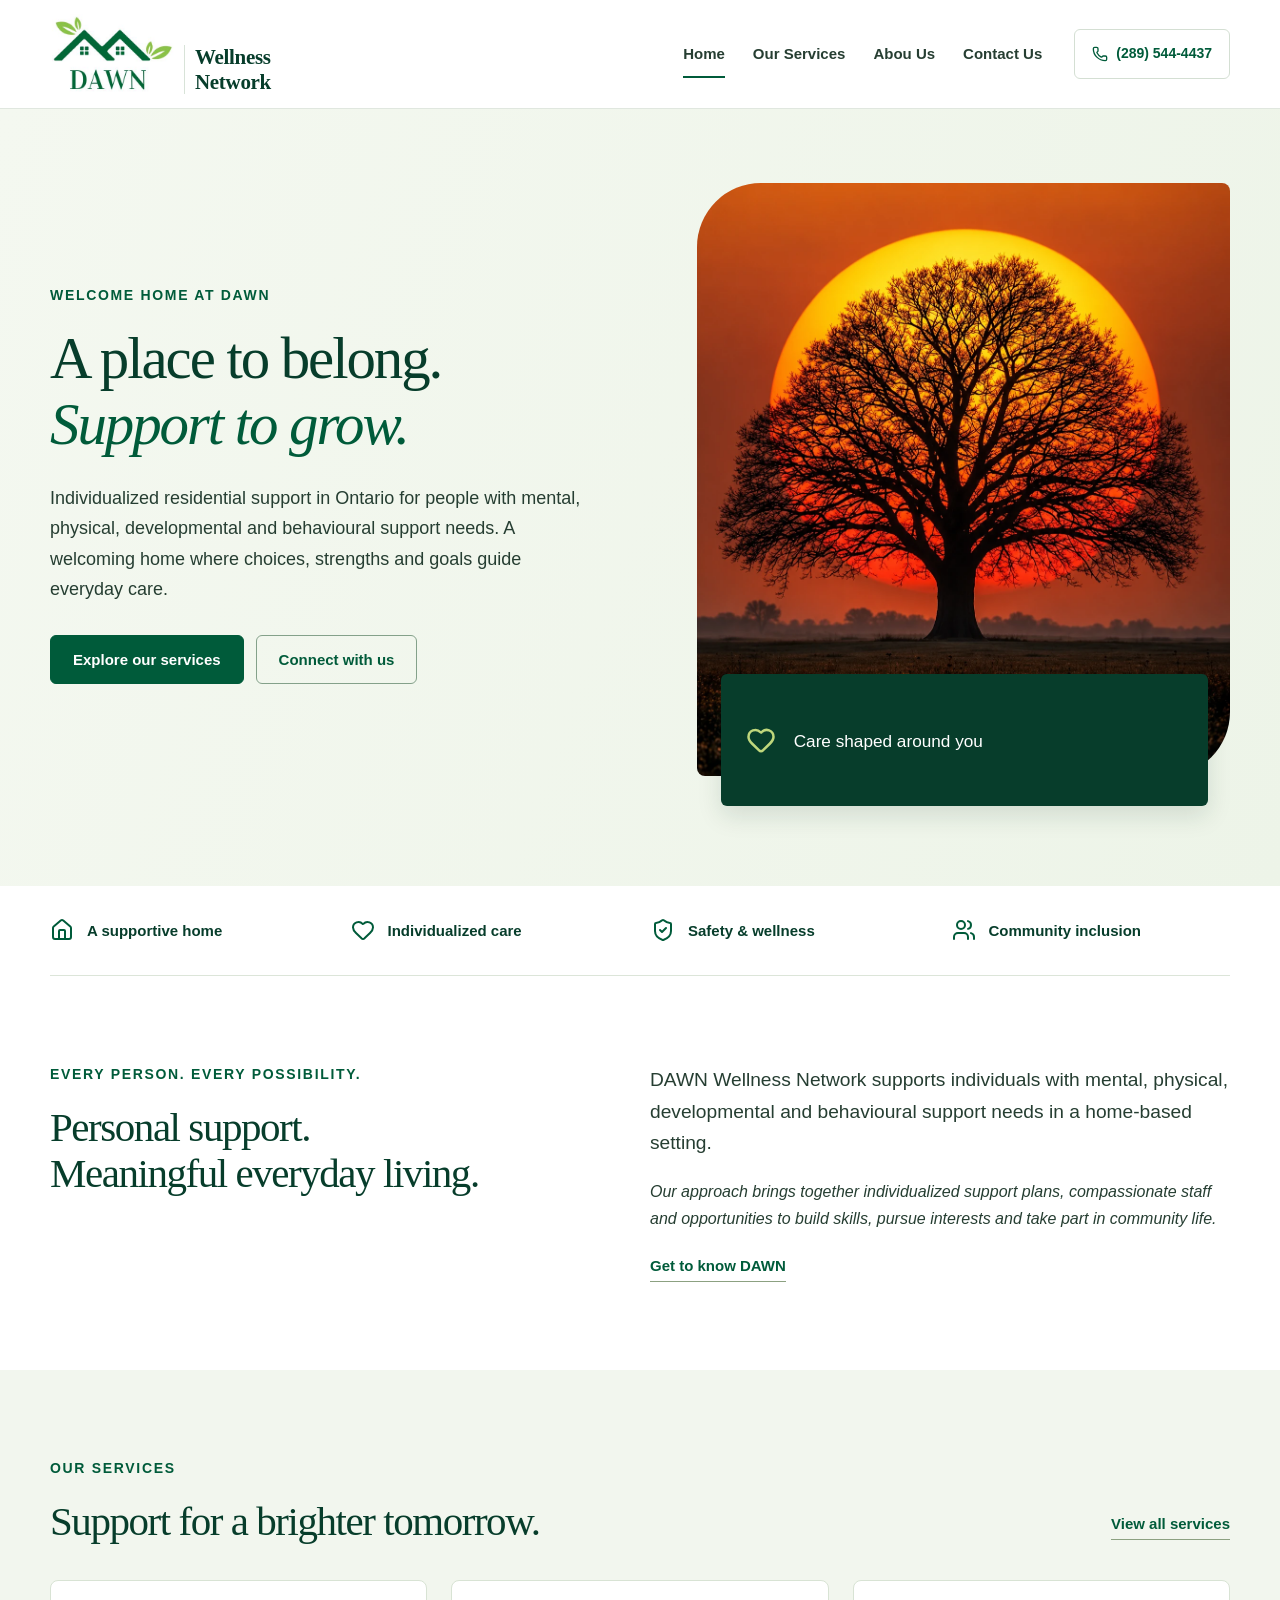
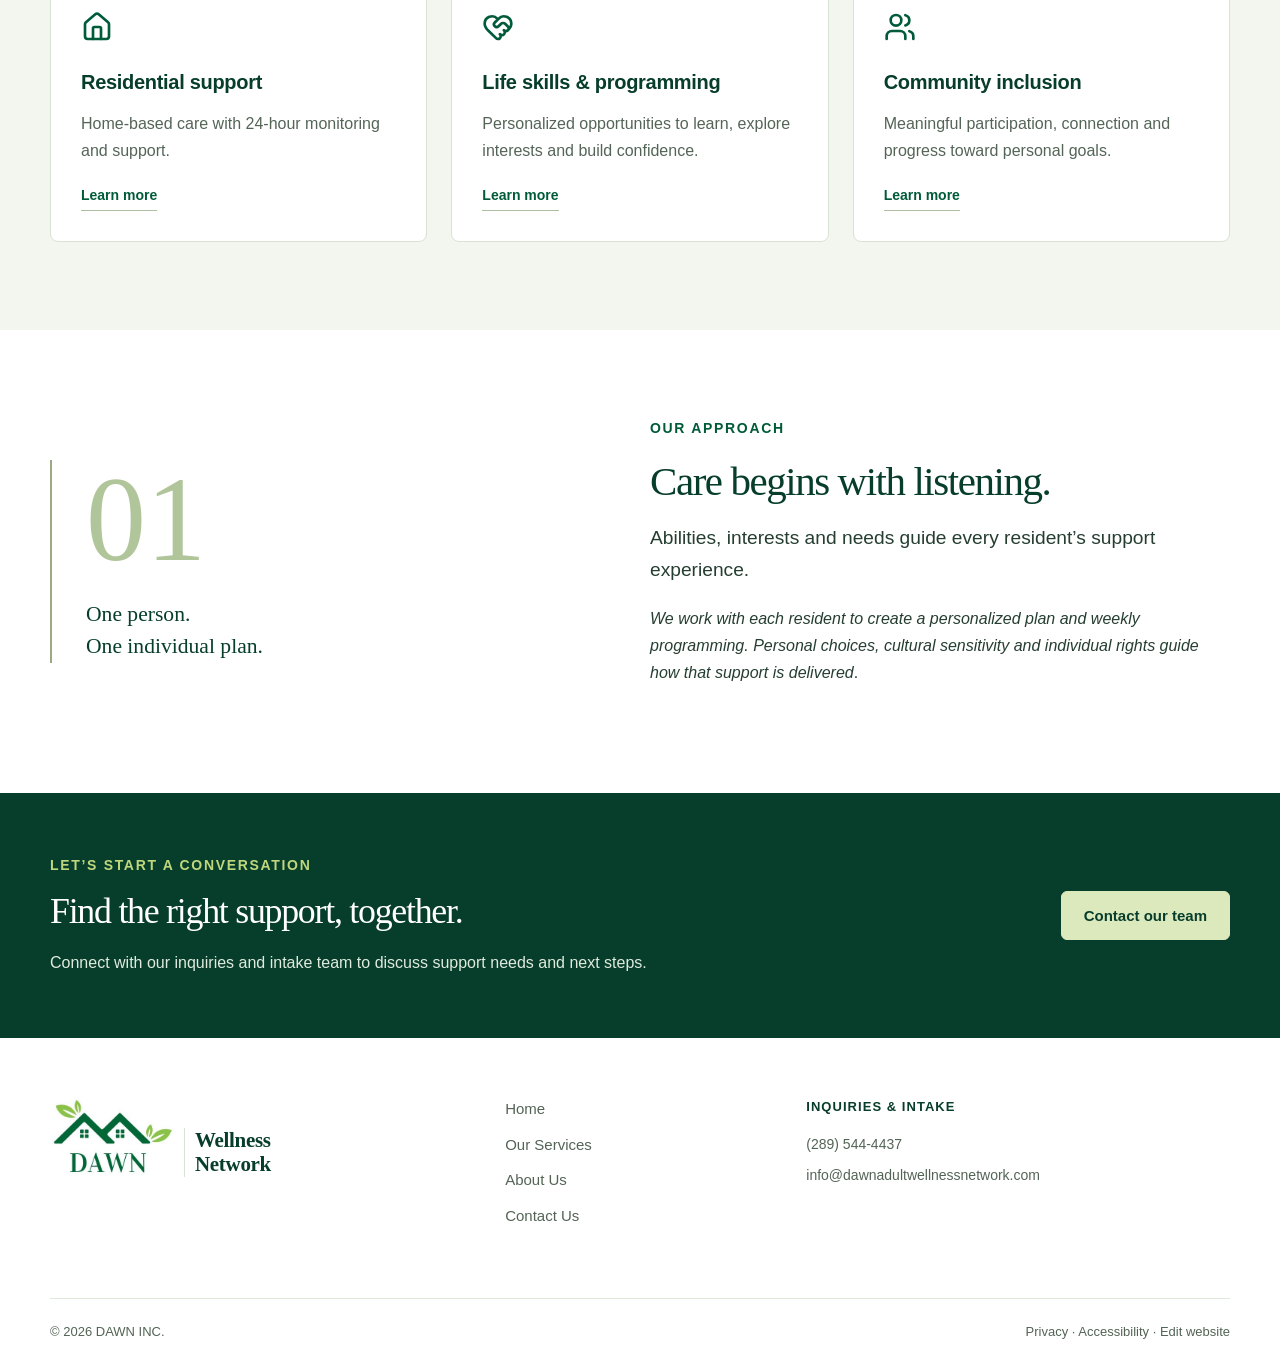
==== commit 8be3a51c: "Save uploaded visual edits to Dawn website pages" ====
--- a/docs/index.html
+++ b/docs/index.html
@@ -1,3 +1,3 @@
 <!DOCTYPE html>
-<html lang="en"><head><meta charset="utf-8"/><meta content="width=device-width, initial-scale=1" name="viewport"/><link as="image" href="images/dawn-logo.jpg" rel="preload"/><link href="assets/original.css" rel="stylesheet"/><link href="assets/enhancements.css" rel="stylesheet"/><title>Home | Dawn Wellness Network</title><meta content="Discover individualized, home-based residential support, wellness programming and community inclusion at Dawn Wellness Network in Ontario." name="description"/><link href="favicon.svg" rel="shortcut icon"/><link href="favicon.svg" rel="icon"/>
-</head><body><a class="skip-link" href="#main-content">Skip to content</a><header class="site-header"><div class="container header-inner"><a aria-label="Dawn Wellness Network home" class="brand" href="index.html"><span class="brand-logo"><img alt="DAWN" height="500" src="images/dawn-logo.jpg" width="500"/></span><span class="brand-name">Wellness<br/>Network</span></a><nav aria-label="Main navigation" class="desktop-nav"><a aria-current="page" href="index.html">Home</a><a href="our-services.html">Our Services</a><a href="about.html">About</a><a href="contact-us.html">Contact Us</a></nav><a class="header-phone" href="tel:+12895444437"><svg aria-hidden="true" class="lucide lucide-phone" fill="none" height="16" stroke="currentColor" stroke-linecap="round" stroke-linejoin="round" stroke-width="2" viewBox="0 0 24 24" width="16" xmlns="http://www.w3.org/2000/svg"><path d="M13.832 16.568a1 1 0 0 0 1.213-.303l.355-.465A2 2 0 0 1 17 15h3a2 2 0 0 1 2 2v3a2 2 0 0 1-2 2A18 18 0 0 1 2 4a2 2 0 0 1 2-2h3a2 2 0 0 1 2 2v3a2 2 0 0 1-.8 1.6l-.468.351a1 1 0 0 0-.292 1.233 14 14 0 0 0 6.392 6.384"></path></svg><span>(289) 544-4437</span></a><button aria-controls="mobile-navigation" aria-expanded="false" aria-label="Open navigation" class="inline-flex shrink-0 items-center justify-center gap-2 rounded-md text-sm font-medium whitespace-nowrap transition-all outline-none focus-visible:border-ring focus-visible:ring-[3px] focus-visible:ring-ring/50 disabled:pointer-events-none disabled:opacity-50 aria-invalid:border-destructive aria-invalid:ring-destructive/20 dark:aria-invalid:ring-destructive/40 [&amp;_svg]:pointer-events-none [&amp;_svg]:shrink-0 [&amp;_svg:not([class*='size-'])]:size-4 border bg-background shadow-xs hover:bg-accent hover:text-accent-foreground dark:border-input dark:bg-input/30 dark:hover:bg-input/50 h-9 px-4 py-2 has-[&gt;svg]:px-3 menu-toggle"><svg aria-hidden="true" class="lucide lucide-menu" fill="none" height="24" stroke="currentColor" stroke-linecap="round" stroke-linejoin="round" stroke-width="2" viewBox="0 0 24 24" width="24" xmlns="http://www.w3.org/2000/svg"><path d="M4 5h16"></path><path d="M4 12h16"></path><path d="M4 19h16"></path></svg></button></div><nav aria-label="Mobile navigation" class="mobile-navigation" hidden="" id="mobile-navigation"><a aria-current="page" href="index.html">Home</a><a href="our-services.html">Our Services</a><a href="about.html">About</a><a href="contact-us.html">Contact Us</a></nav></header><main id="main-content"><section class="home-hero"><div class="container hero-grid"><div class="hero-copy"><p class="eyebrow">Welcome home at DAWN</p><h1>A place to belong.<br/><em>Support to grow.</em></h1><p class="hero-description">Individualized residential support in Ontario for people with mental, physical, developmental and behavioural support needs. A welcoming home where choices, strengths and goals guide everyday care.</p><div class="button-row"><a class="button" href="our-services.html">Explore our services</a><a class="button button-outline" href="contact-us.html">Connect with us</a></div></div><div class="hero-visual"><img alt="A spreading tree silhouetted against a golden-orange sunset over a quiet field" class="community-image" fetchpriority="high" height="1405" src="images/dawn-sunset-tree.webp" width="1119"/><div class="hero-note"><svg aria-hidden="true" class="lucide lucide-heart" fill="none" height="24" stroke="currentColor" stroke-linecap="round" stroke-linejoin="round" stroke-width="2" viewBox="0 0 24 24" width="24" xmlns="http://www.w3.org/2000/svg"><path d="M2 9.5a5.5 5.5 0 0 1 9.591-3.676.56.56 0 0 0 .818 0A5.49 5.49 0 0 1 22 9.5c0 2.29-1.5 4-3 5.5l-5.492 5.313a2 2 0 0 1-3 .019L5 15c-1.5-1.5-3-3.2-3-5.5"></path></svg><div><strong>Care shaped around you</strong><span>Belonging. Choice. Independence.</span></div></div></div></div></section><div class="container principles-strip"><div><svg aria-hidden="true" class="lucide lucide-house" fill="none" height="24" stroke="currentColor" stroke-linecap="round" stroke-linejoin="round" stroke-width="2" viewBox="0 0 24 24" width="24" xmlns="http://www.w3.org/2000/svg"><path d="M15 21v-8a1 1 0 0 0-1-1h-4a1 1 0 0 0-1 1v8"></path><path d="M3 10a2 2 0 0 1 .709-1.528l7-6a2 2 0 0 1 2.582 0l7 6A2 2 0 0 1 21 10v9a2 2 0 0 1-2 2H5a2 2 0 0 1-2-2z"></path></svg><span>A supportive home</span></div><div><svg aria-hidden="true" class="lucide lucide-heart" fill="none" height="24" stroke="currentColor" stroke-linecap="round" stroke-linejoin="round" stroke-width="2" viewBox="0 0 24 24" width="24" xmlns="http://www.w3.org/2000/svg"><path d="M2 9.5a5.5 5.5 0 0 1 9.591-3.676.56.56 0 0 0 .818 0A5.49 5.49 0 0 1 22 9.5c0 2.29-1.5 4-3 5.5l-5.492 5.313a2 2 0 0 1-3 .019L5 15c-1.5-1.5-3-3.2-3-5.5"></path></svg><span>Individualized care</span></div><div><svg aria-hidden="true" class="lucide lucide-shield-check" fill="none" height="24" stroke="currentColor" stroke-linecap="round" stroke-linejoin="round" stroke-width="2" viewBox="0 0 24 24" width="24" xmlns="http://www.w3.org/2000/svg"><path d="M20 13c0 5-3.5 7.5-7.66 8.95a1 1 0 0 1-.67-.01C7.5 20.5 4 18 4 13V6a1 1 0 0 1 1-1c2 0 4.5-1.2 6.24-2.72a1.17 1.17 0 0 1 1.52 0C14.51 3.81 17 5 19 5a1 1 0 0 1 1 1z"></path><path d="m9 12 2 2 4-4"></path></svg><span>Safety &amp; wellness</span></div><div><svg aria-hidden="true" class="lucide lucide-users" fill="none" height="24" stroke="currentColor" stroke-linecap="round" stroke-linejoin="round" stroke-width="2" viewBox="0 0 24 24" width="24" xmlns="http://www.w3.org/2000/svg"><path d="M16 21v-2a4 4 0 0 0-4-4H6a4 4 0 0 0-4 4v2"></path><path d="M16 3.128a4 4 0 0 1 0 7.744"></path><path d="M22 21v-2a4 4 0 0 0-3-3.87"></path><circle cx="9" cy="7" r="4"></circle></svg><span>Community inclusion</span></div></div><section class="section container intro-grid"><div><p class="eyebrow">Every person. Every possibility.</p><h2>Personal support.<br/>Meaningful everyday living.</h2></div><div><p class="lead">DAWN Wellness Network supports individuals with mental, physical, developmental and behavioural support needs in a home-based setting.</p><p>Our approach brings together individualized support plans, compassionate staff and opportunities to build skills, pursue interests and take part in community life.</p><a class="text-link" href="about.html">Get to know DAWN</a></div></section><section class="section service-preview"><div class="container"><div class="section-heading"><div><p class="eyebrow">Our services</p><h2>Support for a brighter tomorrow.</h2></div><a class="text-link" href="our-services.html">View all services</a></div><div class="service-grid"><a class="service-card" href="our-services.html#residential-support"><svg aria-hidden="true" class="lucide lucide-house" fill="none" height="24" stroke="currentColor" stroke-linecap="round" stroke-linejoin="round" stroke-width="2" viewBox="0 0 24 24" width="24" xmlns="http://www.w3.org/2000/svg"><path d="M15 21v-8a1 1 0 0 0-1-1h-4a1 1 0 0 0-1 1v8"></path><path d="M3 10a2 2 0 0 1 .709-1.528l7-6a2 2 0 0 1 2.582 0l7 6A2 2 0 0 1 21 10v9a2 2 0 0 1-2 2H5a2 2 0 0 1-2-2z"></path></svg><h3>Residential support</h3><p>Home-based care with 24-hour monitoring and support.</p><span class="card-link">Learn more</span></a><a class="service-card" href="our-services.html#life-skills"><svg aria-hidden="true" class="lucide lucide-heart-handshake" fill="none" height="24" stroke="currentColor" stroke-linecap="round" stroke-linejoin="round" stroke-width="2" viewBox="0 0 24 24" width="24" xmlns="http://www.w3.org/2000/svg"><path d="M19.414 14.414C21 12.828 22 11.5 22 9.5a5.5 5.5 0 0 0-9.591-3.676.6.6 0 0 1-.818.001A5.5 5.5 0 0 0 2 9.5c0 2.3 1.5 4 3 5.5l5.535 5.362a2 2 0 0 0 2.879.052 2.12 2.12 0 0 0-.004-3 2.124 2.124 0 1 0 3-3 2.124 2.124 0 0 0 3.004 0 2 2 0 0 0 0-2.828l-1.881-1.882a2.41 2.41 0 0 0-3.409 0l-1.71 1.71a2 2 0 0 1-2.828 0 2 2 0 0 1 0-2.828l2.823-2.762"></path></svg><h3>Life skills &amp; programming</h3><p>Personalized opportunities to learn, explore interests and build confidence.</p><span class="card-link">Learn more</span></a><a class="service-card" href="our-services.html#community-inclusion"><svg aria-hidden="true" class="lucide lucide-users" fill="none" height="24" stroke="currentColor" stroke-linecap="round" stroke-linejoin="round" stroke-width="2" viewBox="0 0 24 24" width="24" xmlns="http://www.w3.org/2000/svg"><path d="M16 21v-2a4 4 0 0 0-4-4H6a4 4 0 0 0-4 4v2"></path><path d="M16 3.128a4 4 0 0 1 0 7.744"></path><path d="M22 21v-2a4 4 0 0 0-3-3.87"></path><circle cx="9" cy="7" r="4"></circle></svg><h3>Community inclusion</h3><p>Meaningful participation, connection and progress toward personal goals.</p><span class="card-link">Learn more</span></a></div></div></section><section class="section container approach-grid"><div class="approach-number">01<span>One person.<br/>One individual plan.</span></div><div><p class="eyebrow">Our approach</p><h2>Care begins with listening.</h2><p class="lead">Abilities, interests and needs guide every resident’s support experience.</p><p>We work with each resident to create a personalized plan and weekly programming. Personal choices, cultural sensitivity and individual rights guide how that support is delivered.</p></div></section><section class="cta-section"><div class="container cta-inner"><div><p class="eyebrow">Let’s start a conversation</p><h2>Find the right support, together.</h2><p>Connect with our inquiries and intake team to discuss support needs and next steps.</p></div><a class="button button-light" href="contact-us.html">Contact our team</a></div></section></main><footer class="site-footer"><div class="container footer-main"><div class="footer-brand"><a aria-label="Dawn Wellness Network home" class="brand" href="index.html"><span class="brand-logo"><img alt="DAWN" height="500" src="images/dawn-logo.jpg" width="500"/></span><span class="brand-name">Wellness<br/>Network</span></a><p>Residential support.<br/>Individual choice. A sense of belonging.</p></div><nav aria-label="Footer navigation"><a href="index.html">Home</a><a href="our-services.html">Our Services</a><a href="about.html">About</a><a href="contact-us.html">Contact Us</a></nav><div class="footer-contact"><span>Inquiries &amp; intake</span><a href="tel:+12895444437">(289) 544-4437</a><a href="mailto:info@dawnadultwellnessnetwork.com">info@dawnadultwellnessnetwork.com</a></div></div><div class="container footer-bottom"><span>© <!-- -->2026<!-- --> DAWN INC.</span><span><a href="privacy.html">Privacy</a> · <a href="accessibility.html">Accessibility</a> · <a href="editor/">Edit website</a></span></div></footer><script defer="" src="assets/site.js"></script></body></html>+<html lang="en"><head><meta charset="utf-8"><meta content="width=device-width, initial-scale=1" name="viewport"><link as="image" href="images/dawn-logo.jpg" rel="preload"><link href="assets/original.css" rel="stylesheet"><link href="assets/enhancements.css" rel="stylesheet"><title>Home | Dawn Wellness Network</title><meta content="Discover individualized, home-based residential support, wellness programming and community inclusion at Dawn Wellness Network in Ontario." name="description"><link href="favicon.svg" rel="shortcut icon"><link href="favicon.svg" rel="icon">
+</head><body><a class="skip-link" href="#main-content">Skip to content</a><header class="site-header"><div class="container header-inner"><a aria-label="Dawn Wellness Network home" class="brand" href="index.html"><span class="brand-logo"><img alt="DAWN" height="500" src="images/dawn-logo.jpg" width="500"></span><span class="brand-name">Wellness<br>Network</span></a><nav aria-label="Main navigation" class="desktop-nav"><a aria-current="page" href="index.html">Home</a><a href="our-services.html">Our Services</a><a href="about.html">Abou Us</a><a href="contact-us.html">Contact Us</a></nav><a class="header-phone" href="tel:+12895444437"><svg aria-hidden="true" class="lucide lucide-phone" fill="none" height="16" stroke="currentColor" stroke-linecap="round" stroke-linejoin="round" stroke-width="2" viewBox="0 0 24 24" width="16" xmlns="http://www.w3.org/2000/svg"><path d="M13.832 16.568a1 1 0 0 0 1.213-.303l.355-.465A2 2 0 0 1 17 15h3a2 2 0 0 1 2 2v3a2 2 0 0 1-2 2A18 18 0 0 1 2 4a2 2 0 0 1 2-2h3a2 2 0 0 1 2 2v3a2 2 0 0 1-.8 1.6l-.468.351a1 1 0 0 0-.292 1.233 14 14 0 0 0 6.392 6.384"></path></svg><span>(289) 544-4437</span></a><button aria-controls="mobile-navigation" aria-expanded="false" aria-label="Open navigation" class="inline-flex shrink-0 items-center justify-center gap-2 rounded-md text-sm font-medium whitespace-nowrap transition-all outline-none focus-visible:border-ring focus-visible:ring-[3px] focus-visible:ring-ring/50 disabled:pointer-events-none disabled:opacity-50 aria-invalid:border-destructive aria-invalid:ring-destructive/20 dark:aria-invalid:ring-destructive/40 [&amp;_svg]:pointer-events-none [&amp;_svg]:shrink-0 [&amp;_svg:not([class*='size-'])]:size-4 border bg-background shadow-xs hover:bg-accent hover:text-accent-foreground dark:border-input dark:bg-input/30 dark:hover:bg-input/50 h-9 px-4 py-2 has-[&gt;svg]:px-3 menu-toggle"><svg aria-hidden="true" class="lucide lucide-menu" fill="none" height="24" stroke="currentColor" stroke-linecap="round" stroke-linejoin="round" stroke-width="2" viewBox="0 0 24 24" width="24" xmlns="http://www.w3.org/2000/svg"><path d="M4 5h16"></path><path d="M4 12h16"></path><path d="M4 19h16"></path></svg></button></div><nav aria-label="Mobile navigation" class="mobile-navigation" id="mobile-navigation" hidden=""><a aria-current="page" href="index.html">Home</a><a href="our-services.html">Our Services</a><a href="about.html">About</a><a href="contact-us.html">Contact Us</a></nav></header><main id="main-content"><section class="home-hero"><div class="container hero-grid"><div class="hero-copy"><p class="eyebrow">Welcome home at DAWN</p><h1>A place to belong.<br><em>Support to grow.</em></h1><p class="hero-description">Individualized residential support in Ontario for people with mental, physical, developmental and behavioural support needs. A welcoming home where choices, strengths and goals guide everyday care.</p><div class="button-row"><a class="button" href="our-services.html">Explore our services</a><a class="button button-outline" href="contact-us.html">Connect with us</a></div></div><div class="hero-visual"><img alt="A spreading tree silhouetted against a golden-orange sunset over a quiet field" class="community-image" fetchpriority="high" height="1405" src="images/dawn-sunset-tree.webp" width="1119"><div class="hero-note"><svg aria-hidden="true" class="lucide lucide-heart" fill="none" height="24" stroke="currentColor" stroke-linecap="round" stroke-linejoin="round" stroke-width="2" viewBox="0 0 24 24" width="24" xmlns="http://www.w3.org/2000/svg"><path d="M2 9.5a5.5 5.5 0 0 1 9.591-3.676.56.56 0 0 0 .818 0A5.49 5.49 0 0 1 22 9.5c0 2.29-1.5 4-3 5.5l-5.492 5.313a2 2 0 0 1-3 .019L5 15c-1.5-1.5-3-3.2-3-5.5"></path></svg><div><strong><br>Care shaped around you</strong><span><br></span></div></div></div></div></section><div class="container principles-strip"><div><svg aria-hidden="true" class="lucide lucide-house" fill="none" height="24" stroke="currentColor" stroke-linecap="round" stroke-linejoin="round" stroke-width="2" viewBox="0 0 24 24" width="24" xmlns="http://www.w3.org/2000/svg"><path d="M15 21v-8a1 1 0 0 0-1-1h-4a1 1 0 0 0-1 1v8"></path><path d="M3 10a2 2 0 0 1 .709-1.528l7-6a2 2 0 0 1 2.582 0l7 6A2 2 0 0 1 21 10v9a2 2 0 0 1-2 2H5a2 2 0 0 1-2-2z"></path></svg><span>A supportive home</span></div><div><svg aria-hidden="true" class="lucide lucide-heart" fill="none" height="24" stroke="currentColor" stroke-linecap="round" stroke-linejoin="round" stroke-width="2" viewBox="0 0 24 24" width="24" xmlns="http://www.w3.org/2000/svg"><path d="M2 9.5a5.5 5.5 0 0 1 9.591-3.676.56.56 0 0 0 .818 0A5.49 5.49 0 0 1 22 9.5c0 2.29-1.5 4-3 5.5l-5.492 5.313a2 2 0 0 1-3 .019L5 15c-1.5-1.5-3-3.2-3-5.5"></path></svg><span>Individualized care</span></div><div><svg aria-hidden="true" class="lucide lucide-shield-check" fill="none" height="24" stroke="currentColor" stroke-linecap="round" stroke-linejoin="round" stroke-width="2" viewBox="0 0 24 24" width="24" xmlns="http://www.w3.org/2000/svg"><path d="M20 13c0 5-3.5 7.5-7.66 8.95a1 1 0 0 1-.67-.01C7.5 20.5 4 18 4 13V6a1 1 0 0 1 1-1c2 0 4.5-1.2 6.24-2.72a1.17 1.17 0 0 1 1.52 0C14.51 3.81 17 5 19 5a1 1 0 0 1 1 1z"></path><path d="m9 12 2 2 4-4"></path></svg><span>Safety &amp; wellness</span></div><div><svg aria-hidden="true" class="lucide lucide-users" fill="none" height="24" stroke="currentColor" stroke-linecap="round" stroke-linejoin="round" stroke-width="2" viewBox="0 0 24 24" width="24" xmlns="http://www.w3.org/2000/svg"><path d="M16 21v-2a4 4 0 0 0-4-4H6a4 4 0 0 0-4 4v2"></path><path d="M16 3.128a4 4 0 0 1 0 7.744"></path><path d="M22 21v-2a4 4 0 0 0-3-3.87"></path><circle cx="9" cy="7" r="4"></circle></svg><span>Community inclusion</span></div></div><section class="section container intro-grid"><div><p class="eyebrow">Every person. Every possibility.</p><h2>Personal support.<br>Meaningful everyday living.</h2></div><div><p class="lead">DAWN Wellness Network supports individuals with mental, physical, developmental and behavioural support needs in a home-based setting.</p><p><span style="font-style: italic;">Our approach brings together individualized support plans, compassionate staff and opportunities to build skills, pursue interests and take part in community life.</span></p><a class="text-link" href="about.html">Get to know DAWN</a></div></section><section class="section service-preview"><div class="container"><div class="section-heading"><div><p class="eyebrow">Our services</p><h2>Support for a brighter tomorrow.</h2></div><a class="text-link" href="our-services.html">View all services</a></div><div class="service-grid"><a class="service-card" href="our-services.html#residential-support"><svg aria-hidden="true" class="lucide lucide-house" fill="none" height="24" stroke="currentColor" stroke-linecap="round" stroke-linejoin="round" stroke-width="2" viewBox="0 0 24 24" width="24" xmlns="http://www.w3.org/2000/svg"><path d="M15 21v-8a1 1 0 0 0-1-1h-4a1 1 0 0 0-1 1v8"></path><path d="M3 10a2 2 0 0 1 .709-1.528l7-6a2 2 0 0 1 2.582 0l7 6A2 2 0 0 1 21 10v9a2 2 0 0 1-2 2H5a2 2 0 0 1-2-2z"></path></svg><h3>Residential support</h3><p>Home-based care with 24-hour monitoring and support.</p><span class="card-link">Learn more</span></a><a class="service-card" href="our-services.html#life-skills"><svg aria-hidden="true" class="lucide lucide-heart-handshake" fill="none" height="24" stroke="currentColor" stroke-linecap="round" stroke-linejoin="round" stroke-width="2" viewBox="0 0 24 24" width="24" xmlns="http://www.w3.org/2000/svg"><path d="M19.414 14.414C21 12.828 22 11.5 22 9.5a5.5 5.5 0 0 0-9.591-3.676.6.6 0 0 1-.818.001A5.5 5.5 0 0 0 2 9.5c0 2.3 1.5 4 3 5.5l5.535 5.362a2 2 0 0 0 2.879.052 2.12 2.12 0 0 0-.004-3 2.124 2.124 0 1 0 3-3 2.124 2.124 0 0 0 3.004 0 2 2 0 0 0 0-2.828l-1.881-1.882a2.41 2.41 0 0 0-3.409 0l-1.71 1.71a2 2 0 0 1-2.828 0 2 2 0 0 1 0-2.828l2.823-2.762"></path></svg><h3>Life skills &amp; programming</h3><p>Personalized opportunities to learn, explore interests and build confidence.</p><span class="card-link">Learn more</span></a><a class="service-card" href="our-services.html#community-inclusion"><svg aria-hidden="true" class="lucide lucide-users" fill="none" height="24" stroke="currentColor" stroke-linecap="round" stroke-linejoin="round" stroke-width="2" viewBox="0 0 24 24" width="24" xmlns="http://www.w3.org/2000/svg"><path d="M16 21v-2a4 4 0 0 0-4-4H6a4 4 0 0 0-4 4v2"></path><path d="M16 3.128a4 4 0 0 1 0 7.744"></path><path d="M22 21v-2a4 4 0 0 0-3-3.87"></path><circle cx="9" cy="7" r="4"></circle></svg><h3>Community inclusion</h3><p>Meaningful participation, connection and progress toward personal goals.</p><span class="card-link">Learn more</span></a></div></div></section><section class="section container approach-grid"><div class="approach-number">01<span>One person.<br>One individual plan.</span></div><div><p class="eyebrow">Our approach</p><h2>Care begins with listening.</h2><p class="lead">Abilities, interests and needs guide every resident’s support experience.</p><p><span style="font-style: italic;">We work with each resident to create a personalized plan and weekly programming. Personal choices, cultural sensitivity and individual rights guide how that support is delivered</span>.</p></div></section><section class="cta-section"><div class="container cta-inner"><div><p class="eyebrow">Let’s start a conversation</p><h2>Find the right support, together.</h2><p>Connect with our inquiries and intake team to discuss support needs and next steps.</p></div><a class="button button-light" href="contact-us.html">Contact our team</a></div></section></main><footer class="site-footer"><div class="container footer-main"><div class="footer-brand"><a aria-label="Dawn Wellness Network home" class="brand" href="index.html"><span class="brand-logo"><img alt="DAWN" height="500" src="images/dawn-logo.jpg" width="500"></span><span class="brand-name">Wellness<br>Network</span></a><p><br></p></div><nav aria-label="Footer navigation"><a href="index.html">Home</a><a href="our-services.html">Our Services</a><a href="about.html">About Us</a><a href="contact-us.html">Contact Us</a></nav><div class="footer-contact"><span>Inquiries &amp; intake</span><a href="tel:+12895444437">(289) 544-4437</a><a href="mailto:info@dawnadultwellnessnetwork.com">info@dawnadultwellnessnetwork.com</a></div></div><div class="container footer-bottom"><span>© <!-- -->2026<!-- --> DAWN INC.</span><span><a href="privacy.html">Privacy</a> · <a href="accessibility.html">Accessibility</a> · <a href="editor/">Edit website</a></span></div></footer><script defer="" src="assets/site.js"></script></body></html>
